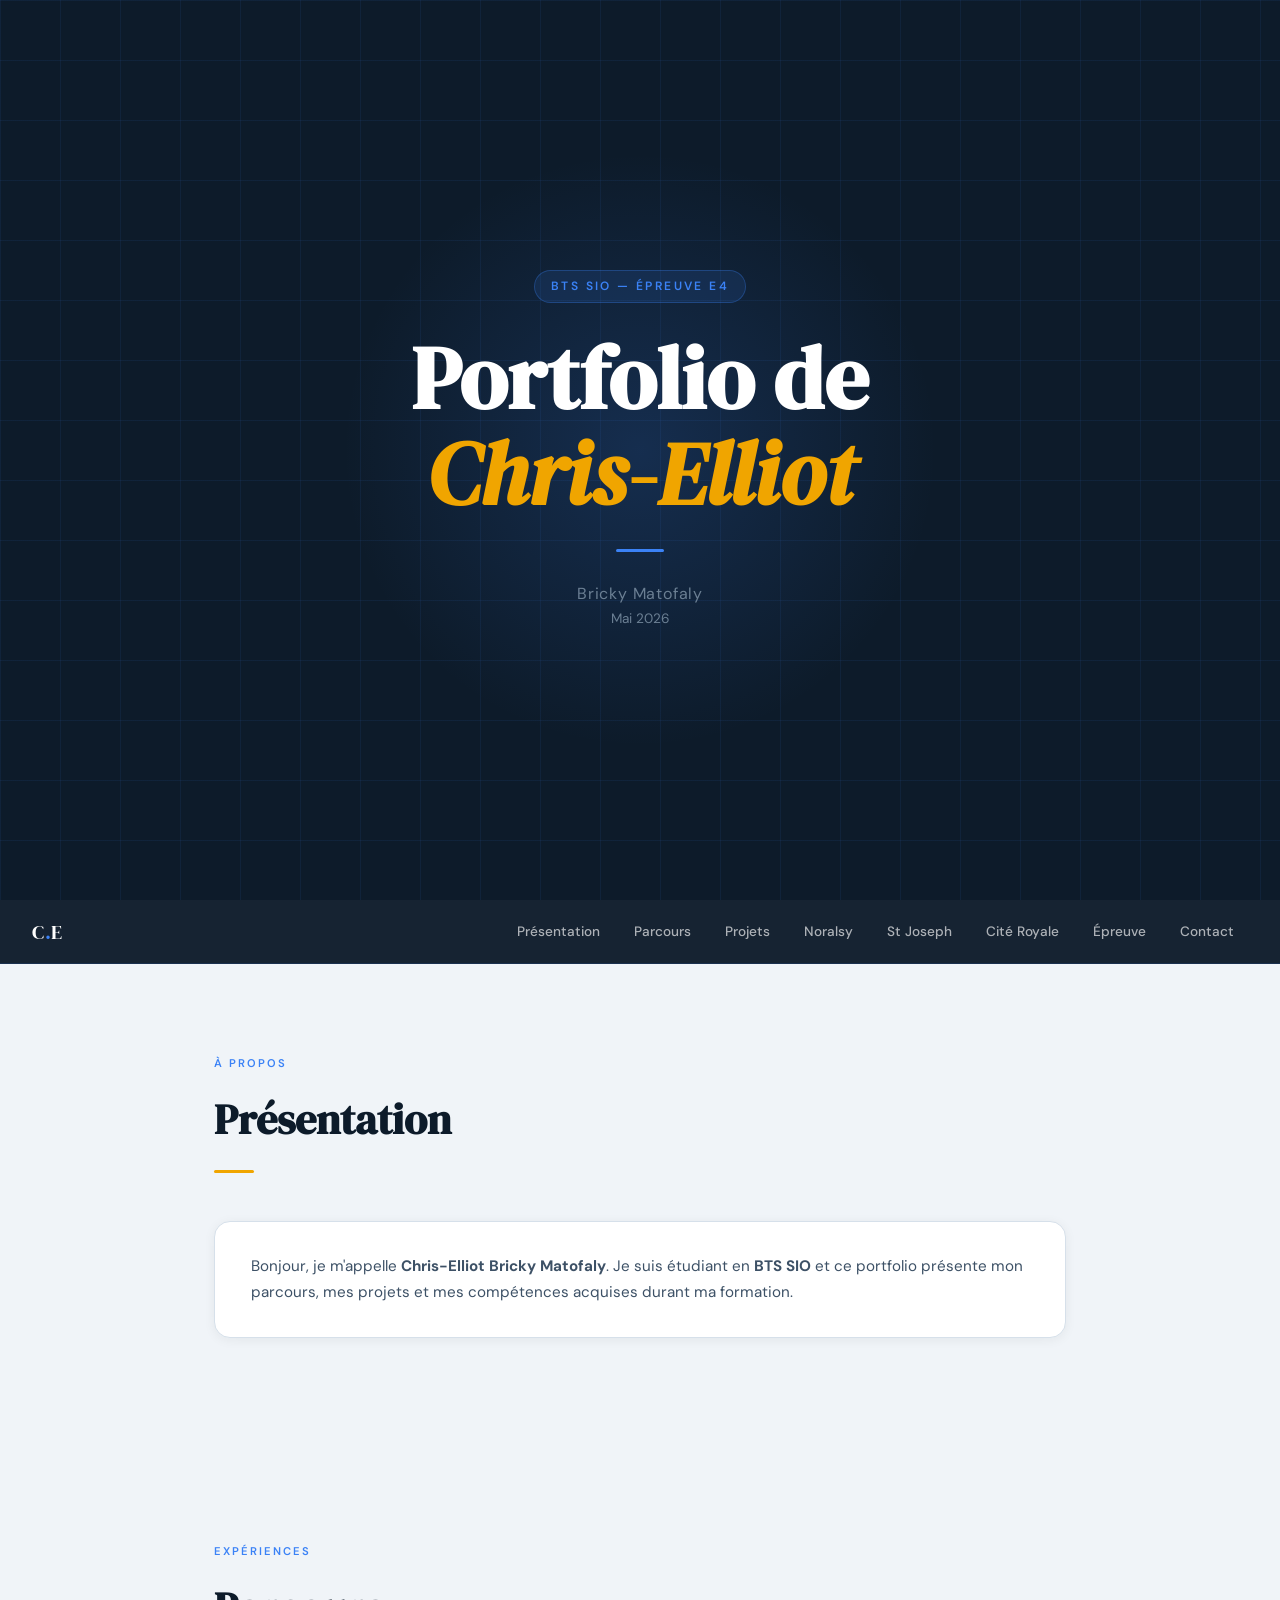
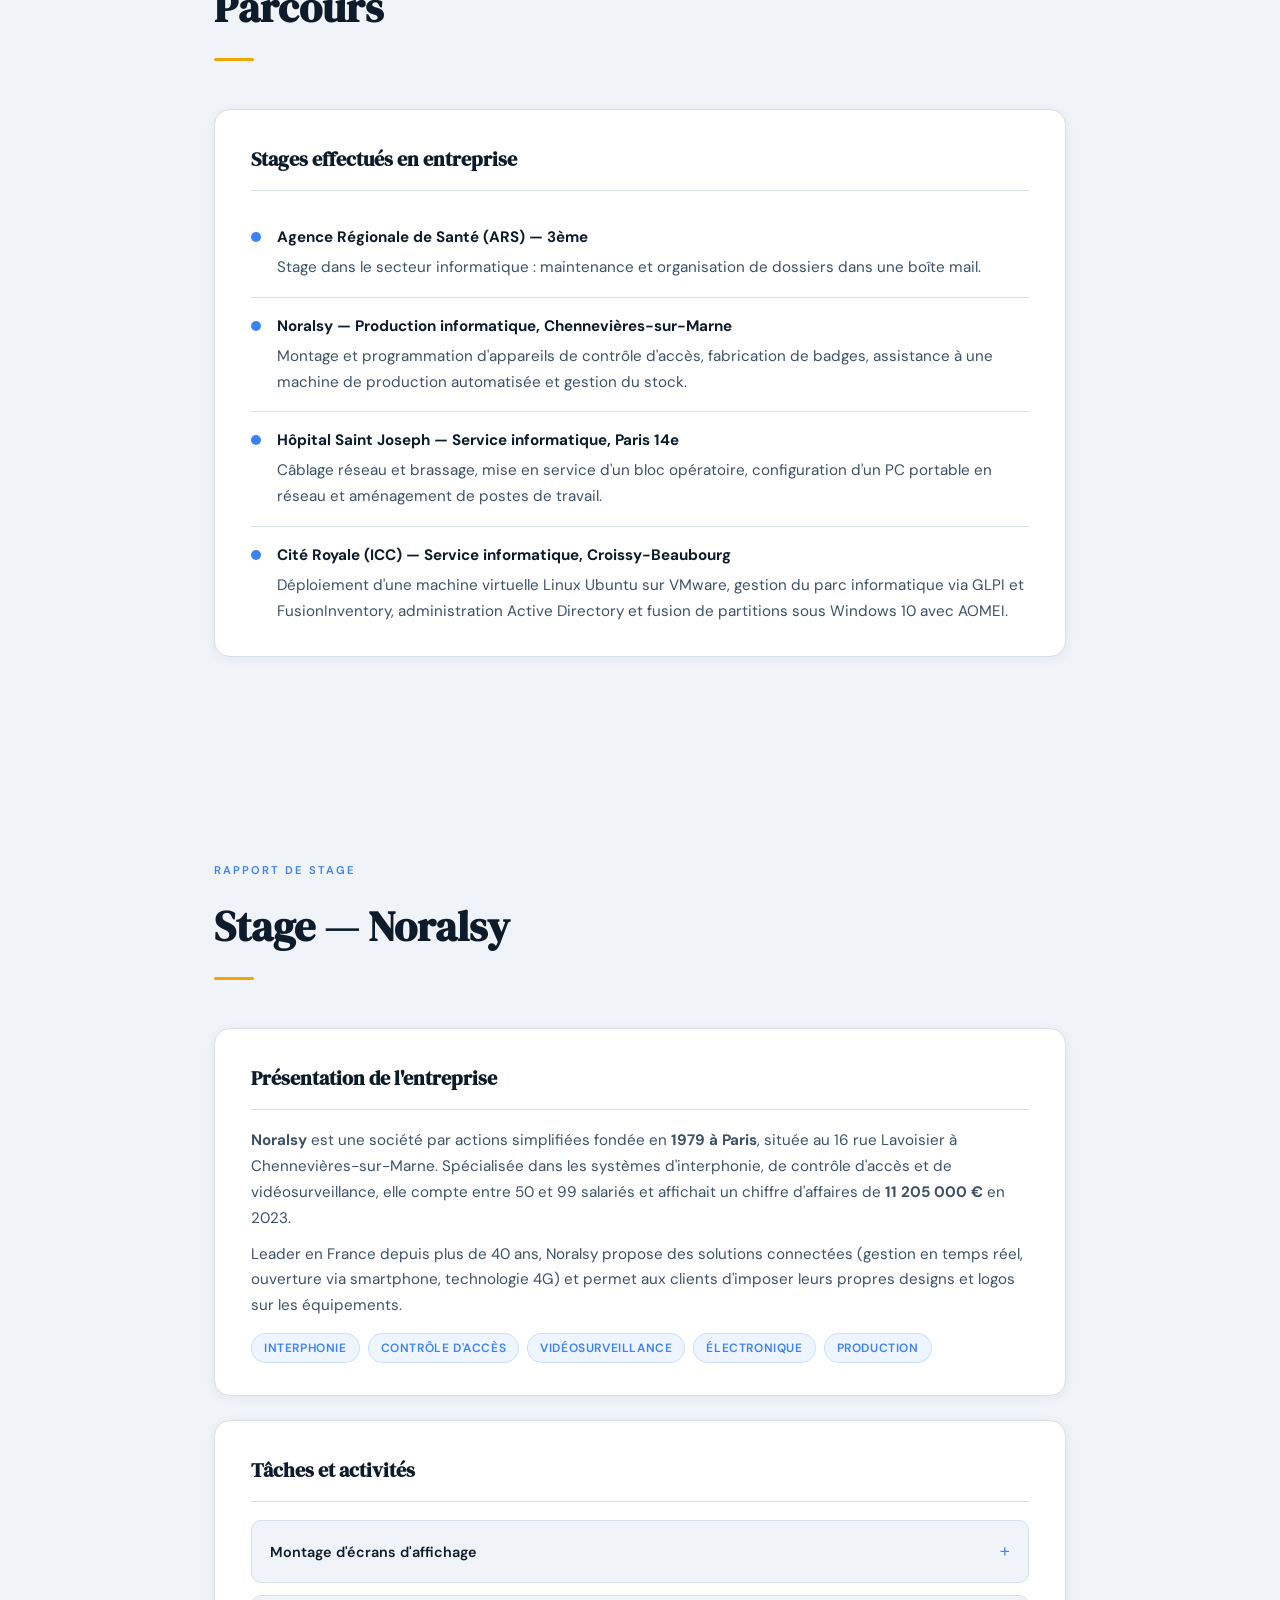
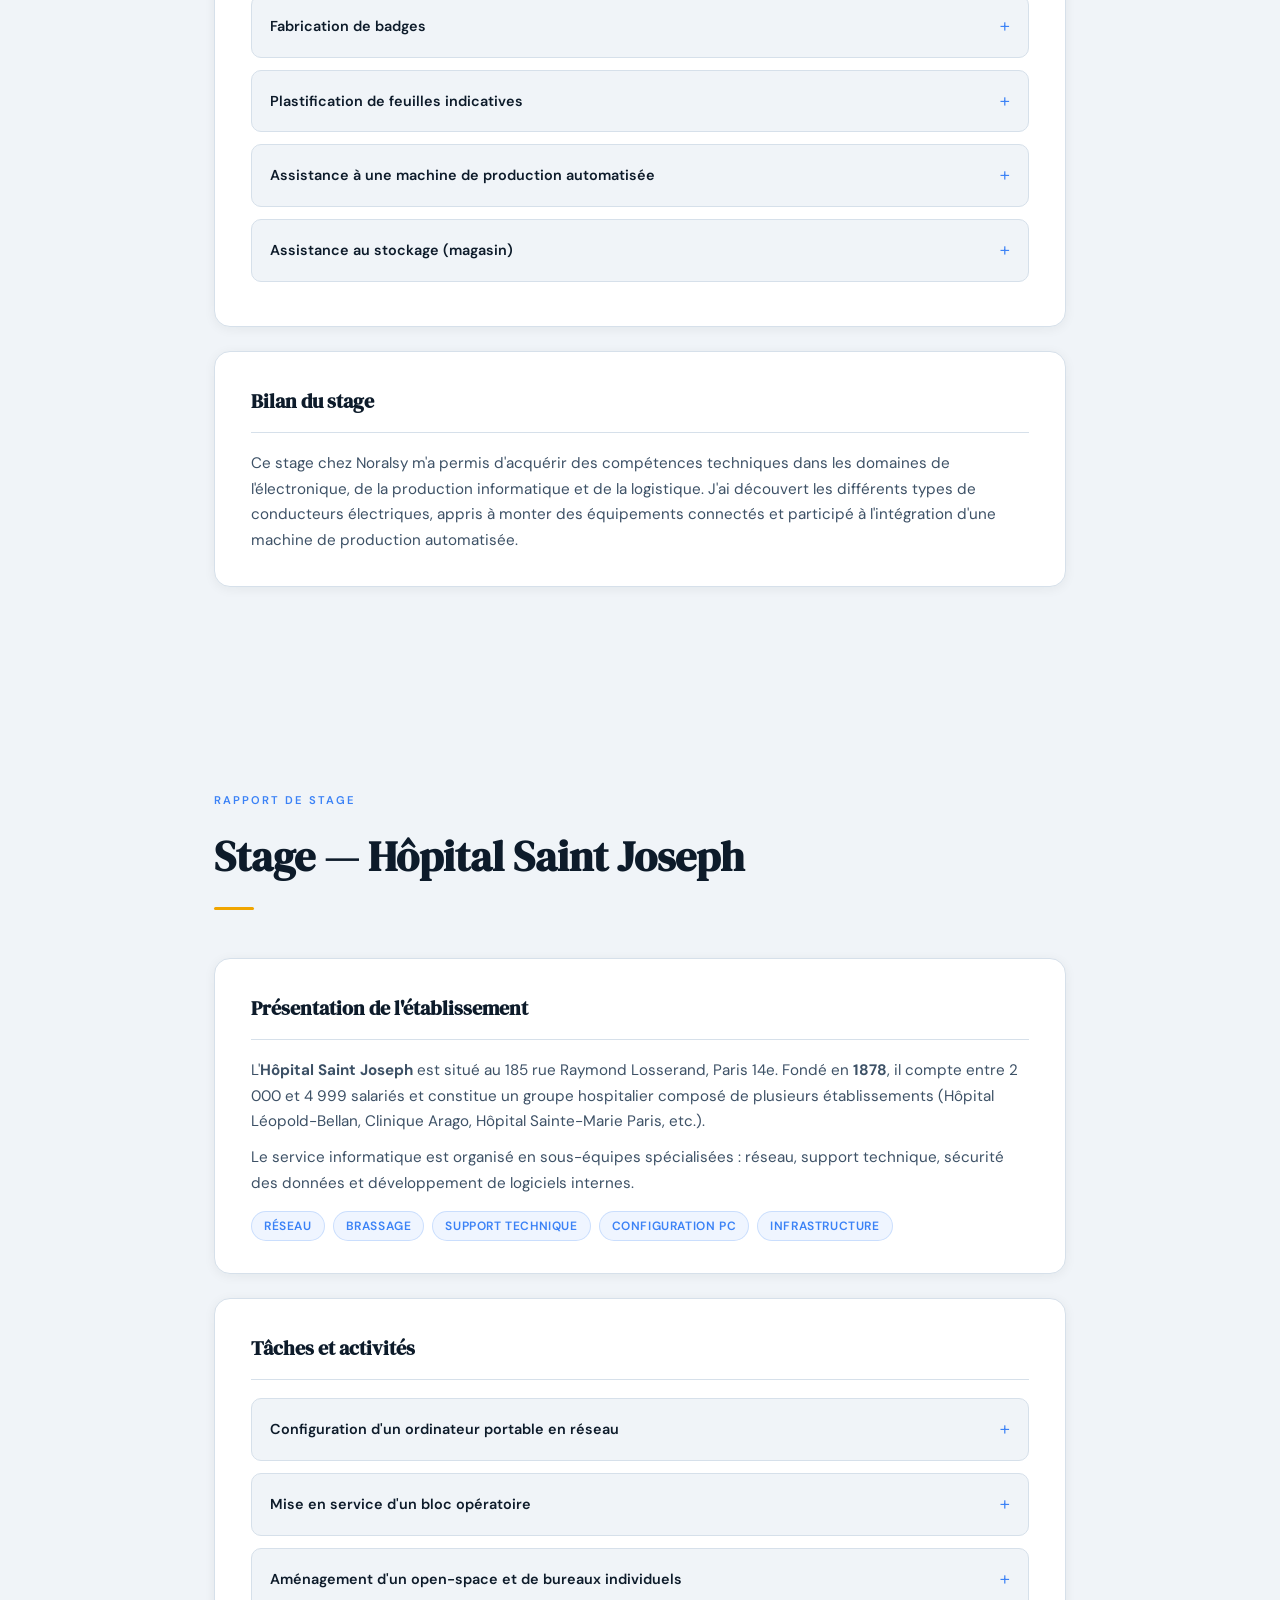
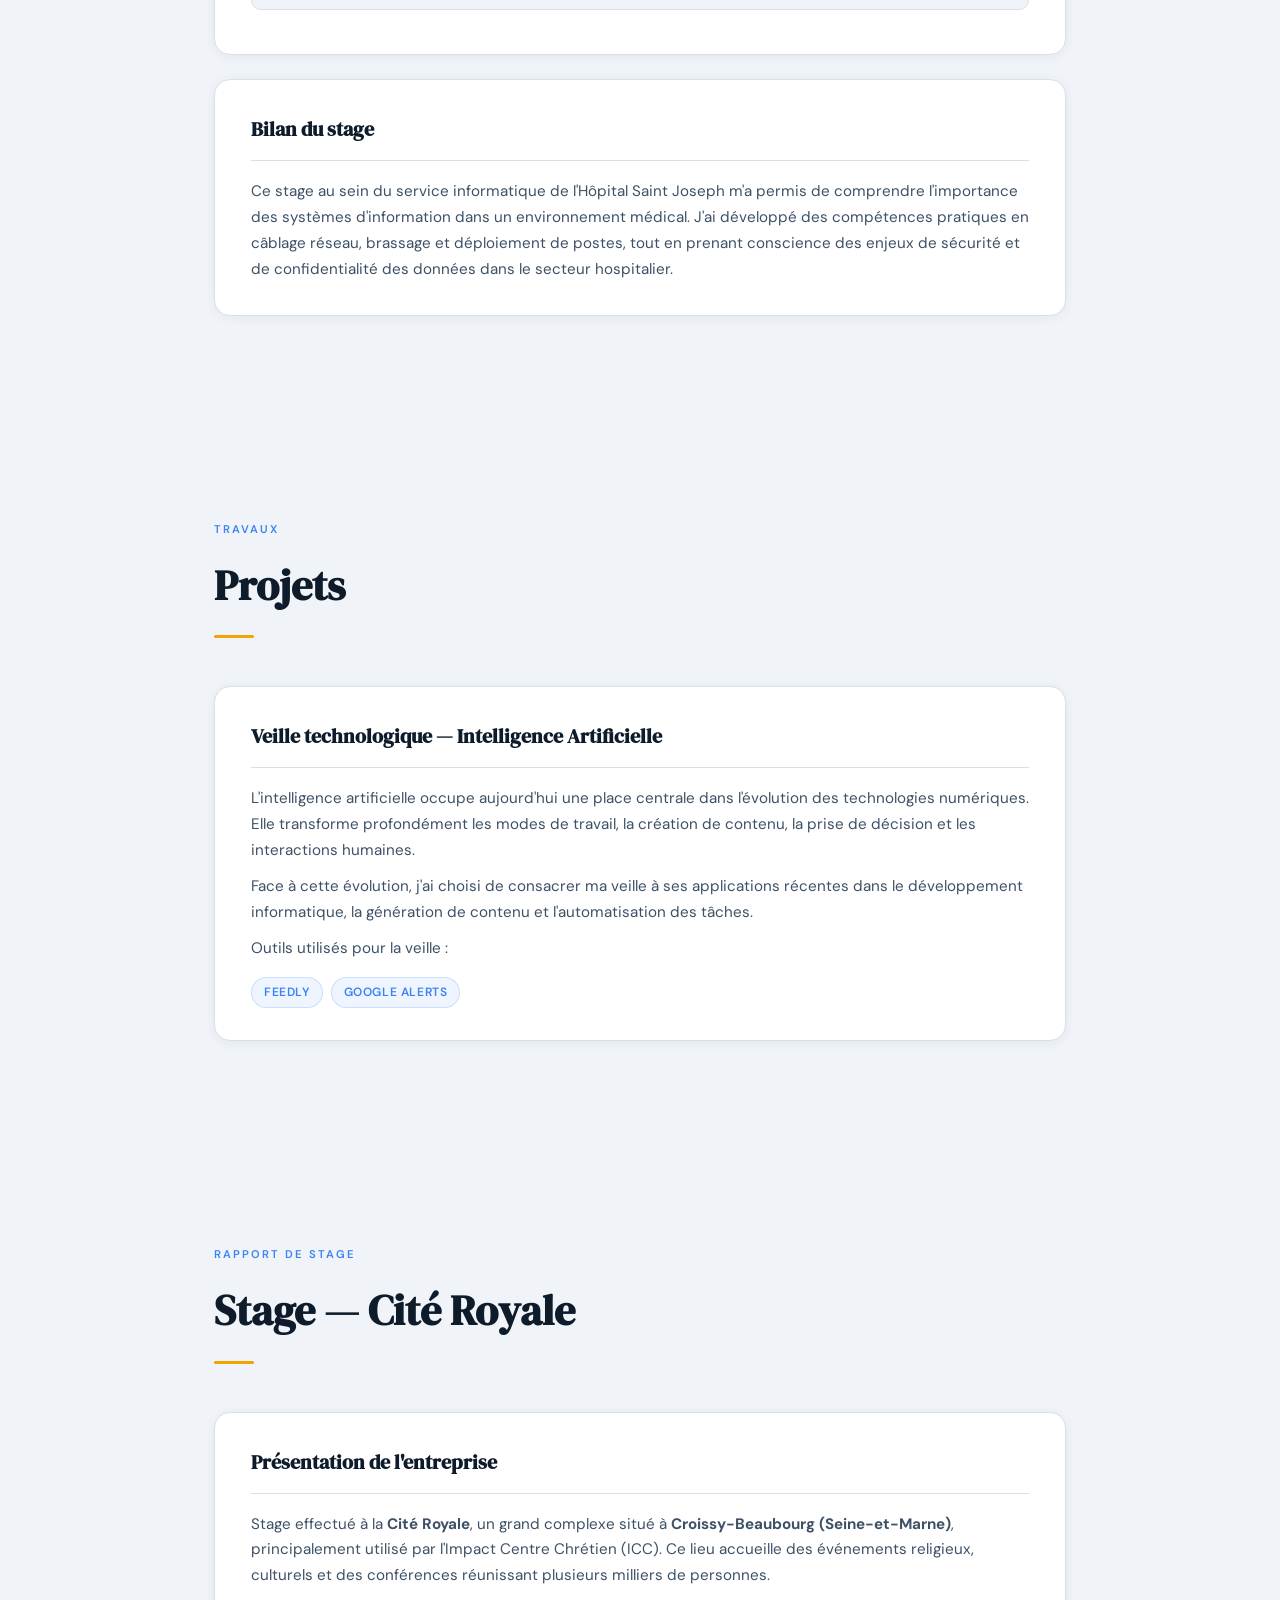
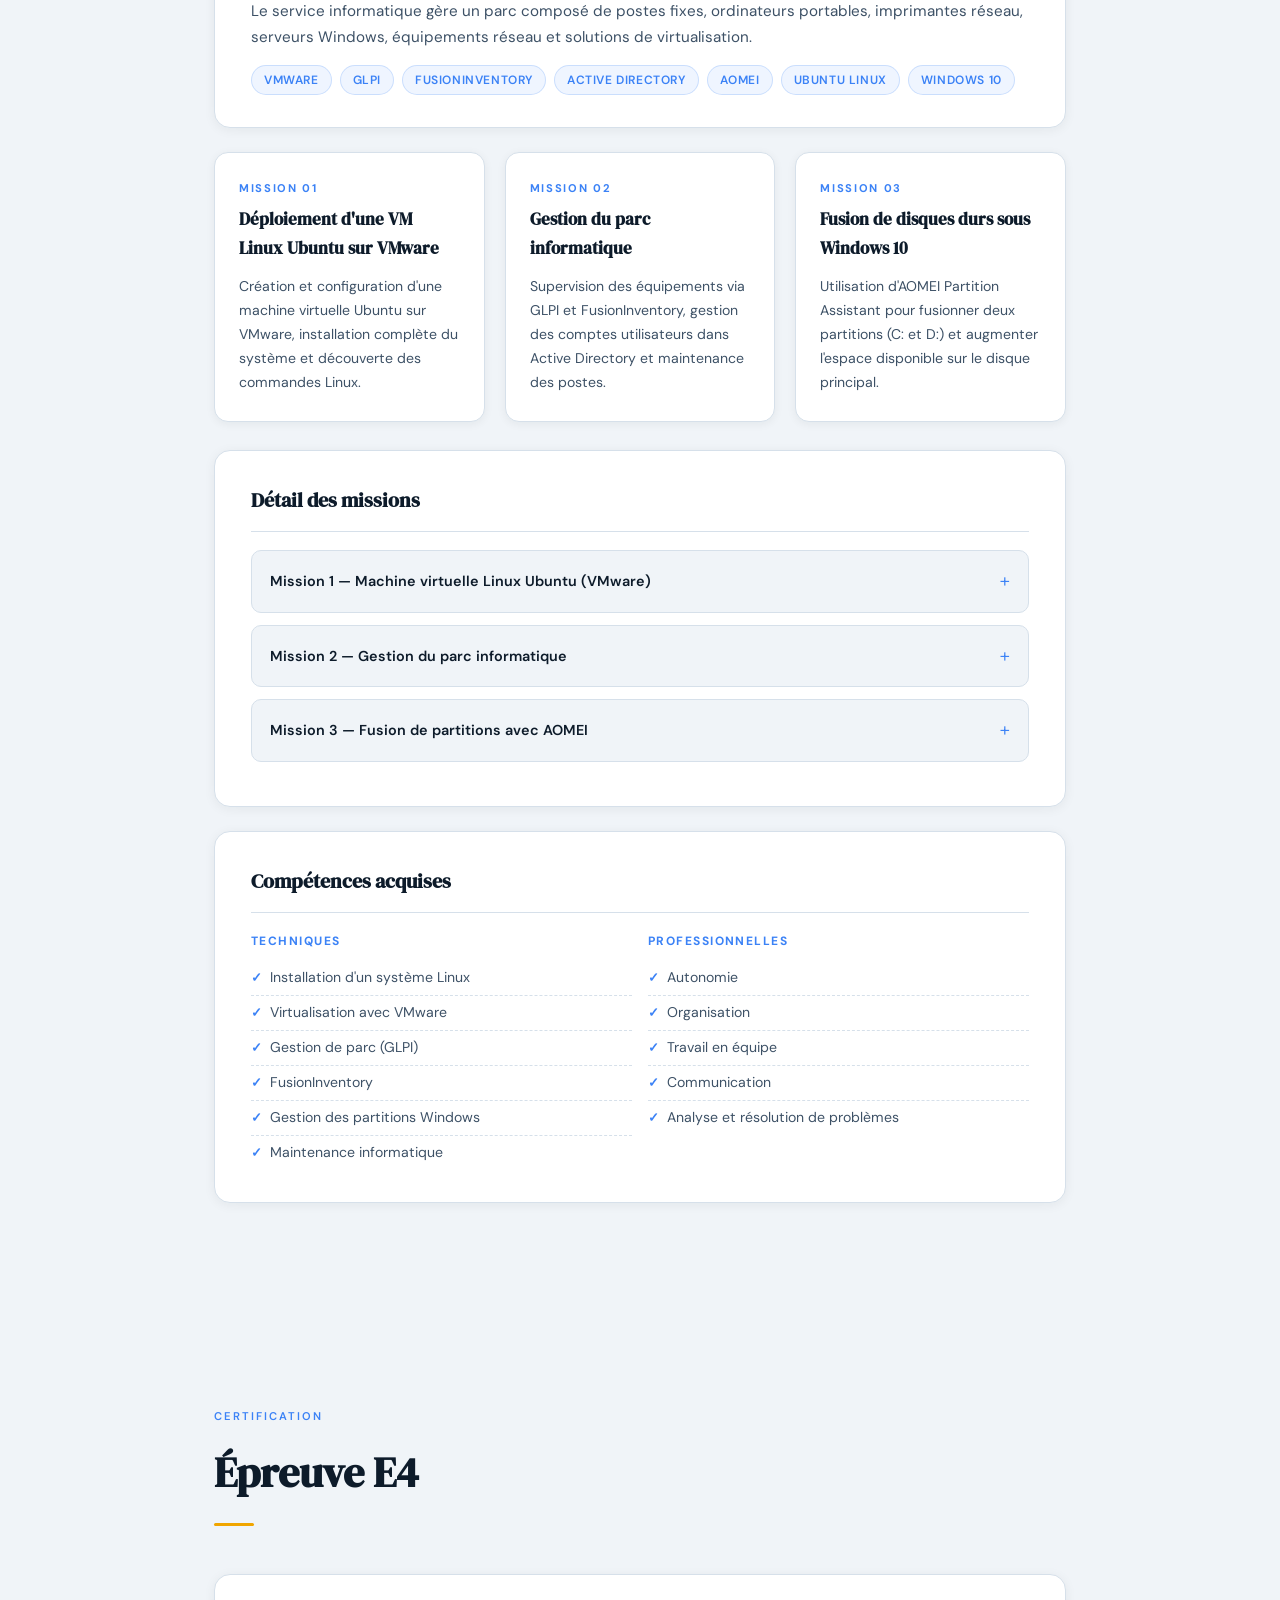
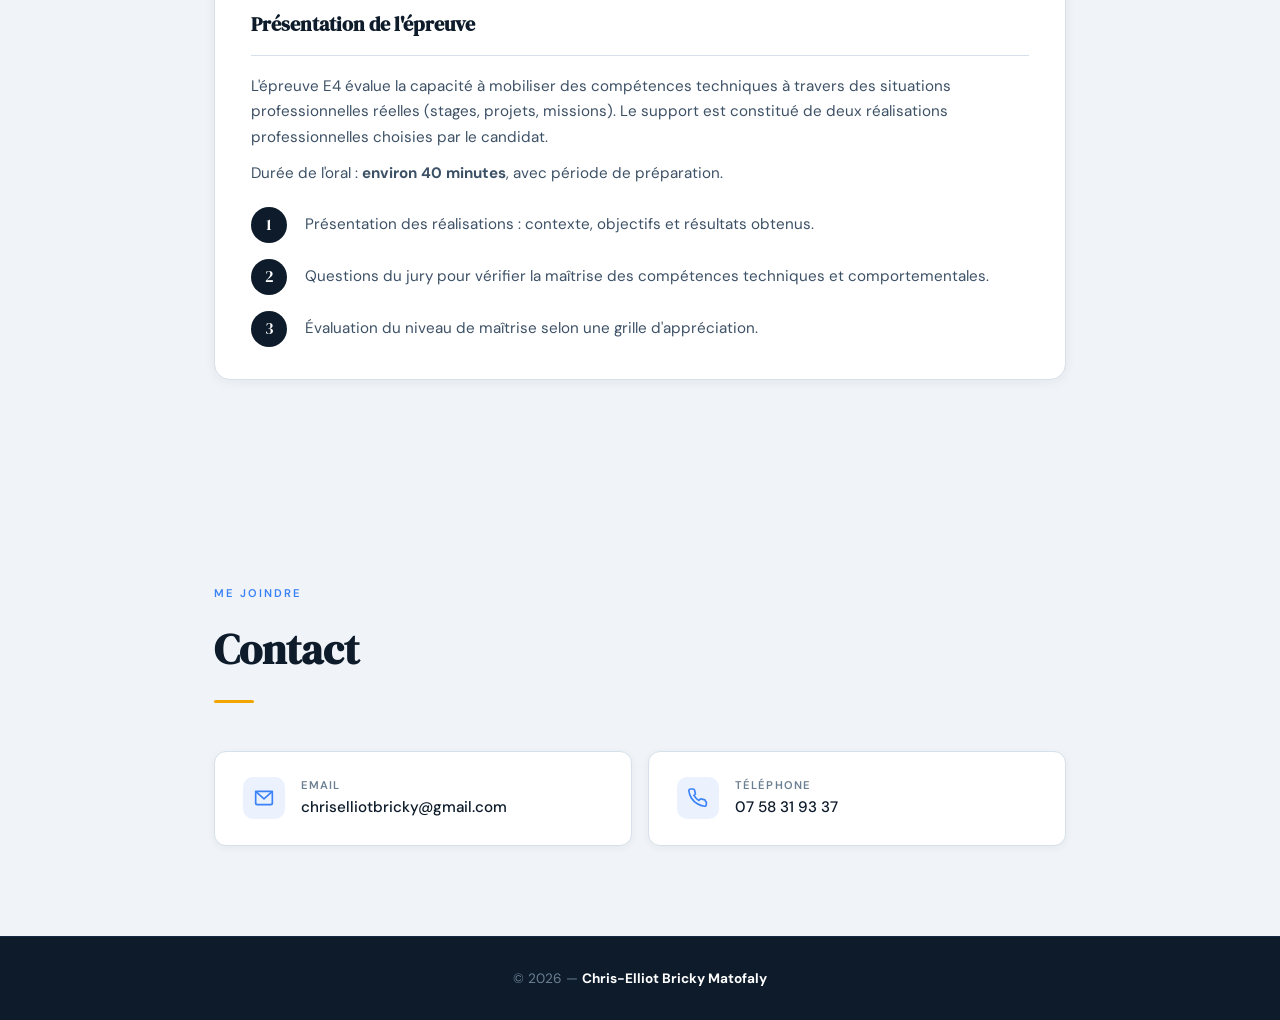
==== portfolio (4).html @ 6c3c9c88 "Add files via upload" ====
<!DOCTYPE html>
<html lang="fr">
<head>
  <meta charset="UTF-8" />
  <meta name="viewport" content="width=device-width, initial-scale=1.0" />
  <title>Portfolio — Chris-Elliot Bricky Matofaly</title>

  <link rel="preconnect" href="https://fonts.googleapis.com" />
  <link rel="preconnect" href="https://fonts.gstatic.com" crossorigin />
  <link href="https://fonts.googleapis.com/css2?family=DM+Serif+Display:ital@0;1&family=DM+Sans:wght@300;400;500;600&display=swap" rel="stylesheet" />

  <style>
    :root {
      --navy:   #0d1b2a;
      --ink:    #1a2b3c;
      --accent: #3b82f6;
      --gold:   #f0a500;
      --light:  #f0f4f8;
      --white:  #ffffff;
      --muted:  #6b7f93;
      --card-bg:#ffffff;
      --border: #d6e0ea;
    }

    *, *::before, *::after { margin: 0; padding: 0; box-sizing: border-box; }

    html { scroll-behavior: smooth; }

    body {
      font-family: "DM Sans", sans-serif;
      background: var(--light);
      color: var(--ink);
      line-height: 1.7;
    }

    /* ── HERO ─────────────────────────────── */
    .hero {
      min-height: 100vh;
      background: var(--navy);
      display: flex;
      flex-direction: column;
      align-items: center;
      justify-content: center;
      text-align: center;
      padding: 40px 20px;
      position: relative;
      overflow: hidden;
    }

    /* subtle grid overlay */
    .hero::before {
      content: "";
      position: absolute;
      inset: 0;
      background-image:
        linear-gradient(rgba(59,130,246,.08) 1px, transparent 1px),
        linear-gradient(90deg, rgba(59,130,246,.08) 1px, transparent 1px);
      background-size: 60px 60px;
    }

    /* glowing blob */
    .hero::after {
      content: "";
      position: absolute;
      width: 600px; height: 600px;
      background: radial-gradient(circle, rgba(59,130,246,.18) 0%, transparent 70%);
      top: 50%; left: 50%;
      transform: translate(-50%, -50%);
      pointer-events: none;
    }

    .hero-content { position: relative; z-index: 1; }

    .hero-eyebrow {
      display: inline-block;
      font-size: .75rem;
      font-weight: 600;
      letter-spacing: .2em;
      text-transform: uppercase;
      color: var(--accent);
      background: rgba(59,130,246,.12);
      border: 1px solid rgba(59,130,246,.3);
      border-radius: 99px;
      padding: 5px 16px;
      margin-bottom: 28px;
      animation: fadeUp .6s ease both;
    }

    .hero h1 {
      font-family: "DM Serif Display", serif;
      font-size: clamp(2.8rem, 7vw, 5.5rem);
      color: var(--white);
      line-height: 1.08;
      margin-bottom: 20px;
      animation: fadeUp .7s .1s ease both;
    }

    .hero h1 em {
      font-style: italic;
      color: var(--gold);
    }

    .hero-sub {
      font-size: 1rem;
      color: var(--muted);
      letter-spacing: .05em;
      animation: fadeUp .7s .2s ease both;
    }

    .hero-divider {
      width: 48px; height: 3px;
      background: var(--accent);
      border-radius: 2px;
      margin: 28px auto;
      animation: fadeUp .7s .3s ease both;
    }

    .hero-date {
      font-size: .85rem;
      color: var(--muted);
      animation: fadeUp .7s .35s ease both;
    }

    /* ── NAV ──────────────────────────────── */
    header {
      background: rgba(13,27,42,.96);
      backdrop-filter: blur(10px);
      padding: 0 32px;
      display: flex;
      justify-content: space-between;
      align-items: center;
      height: 64px;
      position: sticky;
      top: 0;
      z-index: 1000;
      border-bottom: 1px solid rgba(59,130,246,.15);
    }

    .logo {
      font-family: "DM Serif Display", serif;
      font-size: 1.25rem;
      color: var(--white);
      letter-spacing: .03em;
    }

    .logo span { color: var(--accent); }

    nav { display: flex; gap: 6px; }

    nav a {
      color: rgba(255,255,255,.65);
      text-decoration: none;
      font-size: .85rem;
      font-weight: 500;
      padding: 6px 14px;
      border-radius: 6px;
      transition: color .2s, background .2s;
    }

    nav a:hover {
      color: var(--white);
      background: rgba(59,130,246,.15);
    }

    /* ── SECTIONS ─────────────────────────── */
    .section-wrap {
      max-width: 900px;
      margin: 0 auto;
      padding: 90px 24px;
    }

    .section-label {
      font-size: .7rem;
      font-weight: 600;
      letter-spacing: .18em;
      text-transform: uppercase;
      color: var(--accent);
      margin-bottom: 12px;
    }

    .section-title {
      font-family: "DM Serif Display", serif;
      font-size: clamp(1.8rem, 4vw, 2.6rem);
      color: var(--navy);
      margin-bottom: 48px;
      position: relative;
    }

    .section-title::after {
      content: "";
      display: block;
      width: 40px; height: 3px;
      background: var(--gold);
      border-radius: 2px;
      margin-top: 14px;
    }

    /* ── CARDS ────────────────────────────── */
    .card {
      background: var(--card-bg);
      border: 1px solid var(--border);
      border-radius: 16px;
      padding: 32px 36px;
      margin-bottom: 24px;
      box-shadow: 0 2px 12px rgba(13,27,42,.06);
      transition: transform .25s, box-shadow .25s;
    }

    .card:hover {
      transform: translateY(-4px);
      box-shadow: 0 8px 28px rgba(13,27,42,.1);
    }

    .card h3 {
      font-family: "DM Serif Display", serif;
      font-size: 1.25rem;
      color: var(--navy);
      margin-bottom: 18px;
      padding-bottom: 14px;
      border-bottom: 1px solid var(--border);
    }

    .card p {
      color: #3d5166;
      margin-bottom: 10px;
      font-size: .95rem;
    }

    .card p:last-child { margin-bottom: 0; }

    /* stage items */
    .stage {
      display: flex;
      gap: 16px;
      padding: 16px 0;
      border-bottom: 1px solid var(--border);
    }

    .stage:last-child { border-bottom: none; padding-bottom: 0; }
    .stage:first-child { padding-top: 0; }

    .stage-dot {
      width: 10px; height: 10px;
      border-radius: 50%;
      background: var(--accent);
      margin-top: 7px;
      flex-shrink: 0;
    }

    .stage-text { font-size: .95rem; color: #3d5166; }
    .stage-text strong { color: var(--navy); display: block; margin-bottom: 4px; }

    /* épreuve steps */
    .steps { display: flex; flex-direction: column; gap: 16px; margin-top: 20px; }

    .step {
      display: flex;
      gap: 18px;
      align-items: flex-start;
    }

    .step-num {
      width: 36px; height: 36px;
      border-radius: 50%;
      background: var(--navy);
      color: var(--white);
      font-family: "DM Serif Display", serif;
      font-size: 1rem;
      display: flex; align-items: center; justify-content: center;
      flex-shrink: 0;
    }

    .step-body { font-size: .95rem; color: #3d5166; padding-top: 5px; }

    /* veille tags */
    .tag-row { display: flex; flex-wrap: wrap; gap: 8px; margin-top: 16px; }

    .tag {
      font-size: .75rem;
      font-weight: 600;
      letter-spacing: .05em;
      text-transform: uppercase;
      padding: 4px 12px;
      border-radius: 99px;
      background: rgba(59,130,246,.08);
      border: 1px solid rgba(59,130,246,.2);
      color: var(--accent);
    }

    /* contact */
    .contact-grid {
      display: grid;
      grid-template-columns: repeat(auto-fit, minmax(220px, 1fr));
      gap: 16px;
    }

    .contact-item {
      background: var(--card-bg);
      border: 1px solid var(--border);
      border-radius: 12px;
      padding: 24px 28px;
      display: flex;
      align-items: center;
      gap: 16px;
      box-shadow: 0 2px 8px rgba(13,27,42,.05);
      transition: transform .2s;
    }

    .contact-item:hover { transform: translateY(-3px); }

    .contact-icon {
      width: 42px; height: 42px;
      border-radius: 10px;
      background: rgba(59,130,246,.1);
      display: flex; align-items: center; justify-content: center;
      flex-shrink: 0;
    }

    .contact-icon svg { width: 20px; height: 20px; stroke: var(--accent); fill: none; stroke-width: 2; stroke-linecap: round; stroke-linejoin: round; }

    .contact-label { font-size: .7rem; font-weight: 600; text-transform: uppercase; letter-spacing: .1em; color: var(--muted); }
    .contact-value { font-size: .95rem; color: var(--navy); font-weight: 500; }

    /* ── MISSION CARDS ────────────────────── */
    .mission-grid {
      display: grid;
      grid-template-columns: repeat(auto-fit, minmax(260px, 1fr));
      gap: 20px;
      margin-bottom: 28px;
    }

    .mission-card {
      background: var(--card-bg);
      border: 1px solid var(--border);
      border-radius: 14px;
      padding: 26px 24px;
      box-shadow: 0 2px 10px rgba(13,27,42,.06);
      transition: transform .25s, box-shadow .25s;
    }

    .mission-card:hover {
      transform: translateY(-4px);
      box-shadow: 0 8px 24px rgba(13,27,42,.1);
    }

    .mission-num {
      font-size: .7rem;
      font-weight: 700;
      letter-spacing: .15em;
      text-transform: uppercase;
      color: var(--accent);
      margin-bottom: 8px;
    }

    .mission-card h4 {
      font-family: "DM Serif Display", serif;
      font-size: 1.05rem;
      color: var(--navy);
      margin-bottom: 12px;
    }

    .mission-card p {
      font-size: .88rem;
      color: #3d5166;
      margin-bottom: 8px;
    }

    .mission-card p:last-child { margin-bottom: 0; }

    /* accordion */
    .accordion { margin-bottom: 12px; }

    .accordion summary {
      list-style: none;
      cursor: pointer;
      display: flex;
      justify-content: space-between;
      align-items: center;
      padding: 14px 18px;
      background: var(--light);
      border: 1px solid var(--border);
      border-radius: 10px;
      font-weight: 600;
      font-size: .9rem;
      color: var(--navy);
      transition: background .2s;
      user-select: none;
    }

    .accordion summary::-webkit-details-marker { display: none; }

    .accordion summary::after {
      content: "+";
      font-size: 1.2rem;
      color: var(--accent);
      font-weight: 300;
      transition: transform .2s;
    }

    .accordion[open] summary::after { transform: rotate(45deg); }
    .accordion[open] summary { background: rgba(59,130,246,.07); border-color: rgba(59,130,246,.25); }

    .accordion-body {
      padding: 16px 18px;
      background: var(--card-bg);
      border: 1px solid var(--border);
      border-top: none;
      border-radius: 0 0 10px 10px;
      font-size: .88rem;
      color: #3d5166;
    }

    .accordion-body ul {
      padding-left: 18px;
      margin: 6px 0;
    }

    .accordion-body ul li { margin-bottom: 4px; }
    .accordion-body code {
      display: block;
      background: #1a2b3c;
      color: #7dd3fc;
      padding: 12px 14px;
      border-radius: 8px;
      font-size: .82rem;
      margin-top: 10px;
      font-family: "Courier New", monospace;
      line-height: 1.6;
    }

    /* skills grid */
    .skills-grid {
      display: grid;
      grid-template-columns: 1fr 1fr;
      gap: 16px;
    }

    @media (max-width: 500px) { .skills-grid { grid-template-columns: 1fr; } }

    .skills-block h4 {
      font-size: .75rem;
      font-weight: 700;
      letter-spacing: .12em;
      text-transform: uppercase;
      color: var(--accent);
      margin-bottom: 10px;
    }

    .skills-block ul { list-style: none; }

    .skills-block ul li {
      font-size: .88rem;
      color: #3d5166;
      padding: 5px 0;
      border-bottom: 1px dashed var(--border);
      display: flex;
      align-items: center;
      gap: 8px;
    }

    .skills-block ul li::before {
      content: "✓";
      color: var(--accent);
      font-weight: 700;
      font-size: .8rem;
    }

    .skills-block ul li:last-child { border-bottom: none; }

    /* ── FOOTER ───────────────────────────── */
    footer {
      text-align: center;
      padding: 30px 20px;
      background: var(--navy);
      color: var(--muted);
      font-size: .85rem;
      border-top: 1px solid rgba(59,130,246,.12);
    }

    footer strong { color: var(--white); }

    /* ── ANIMATIONS ───────────────────────── */
    @keyframes fadeUp {
      from { opacity: 0; transform: translateY(20px); }
      to   { opacity: 1; transform: translateY(0); }
    }

    /* ── RESPONSIVE ───────────────────────── */
    @media (max-width: 680px) {
      header { padding: 0 16px; }
      nav a  { padding: 6px 9px; font-size: .78rem; }
      .section-wrap { padding: 60px 16px; }
      .card { padding: 24px 20px; }
    }
  </style>
</head>
<body>

  <!-- HERO -->
  <section class="hero">
    <div class="hero-content">
      <span class="hero-eyebrow">BTS SIO — Épreuve E4</span>
      <h1>Portfolio de<br><em>Chris-Elliot</em></h1>
      <div class="hero-divider"></div>
      <p class="hero-sub">Bricky Matofaly</p>
      <p class="hero-date">Mai 2026</p>
    </div>
  </section>

  <!-- NAV -->
  <header>
    <span class="logo">C<span>.</span>E</span>
    <nav>
      <a href="#presentation">Présentation</a>
      <a href="#journey">Parcours</a>
      <a href="#projects">Projets</a>
      <a href="#stage-noralsy">Noralsy</a>
      <a href="#stage-hopital">St Joseph</a>
      <a href="#stage">Cité Royale</a>
      <a href="#test">Épreuve</a>
      <a href="#contact">Contact</a>
    </nav>
  </header>

  <!-- PRÉSENTATION -->
  <div class="section-wrap" id="presentation">
    <p class="section-label">À propos</p>
    <h2 class="section-title">Présentation</h2>
    <div class="card">
      <p>
        Bonjour, je m'appelle <strong>Chris-Elliot Bricky Matofaly</strong>.
        Je suis étudiant en <strong>BTS SIO</strong> et ce portfolio présente mon parcours,
        mes projets et mes compétences acquises durant ma formation.
      </p>
    </div>
  </div>

  <!-- PARCOURS -->
  <div class="section-wrap" id="journey">
    <p class="section-label">Expériences</p>
    <h2 class="section-title">Parcours</h2>
    <div class="card">
      <h3>Stages effectués en entreprise</h3>

      <div class="stage">
        <div class="stage-dot"></div>
        <div class="stage-text">
          <strong>Agence Régionale de Santé (ARS) — 3ème</strong>
          Stage dans le secteur informatique : maintenance et organisation de dossiers dans une boîte mail.
        </div>
      </div>

      <div class="stage">
        <div class="stage-dot"></div>
        <div class="stage-text">
          <strong>Noralsy — Production informatique, Chennevières-sur-Marne</strong>
          Montage et programmation d'appareils de contrôle d'accès, fabrication de badges, assistance à une machine de production automatisée et gestion du stock.
        </div>
      </div>

      <div class="stage">
        <div class="stage-dot"></div>
        <div class="stage-text">
          <strong>Hôpital Saint Joseph — Service informatique, Paris 14e</strong>
          Câblage réseau et brassage, mise en service d'un bloc opératoire, configuration d'un PC portable en réseau et aménagement de postes de travail.
        </div>
      </div>

      <div class="stage">
        <div class="stage-dot"></div>
        <div class="stage-text">
          <strong>Cité Royale (ICC) — Service informatique, Croissy-Beaubourg</strong>
          Déploiement d'une machine virtuelle Linux Ubuntu sur VMware, gestion du parc informatique via GLPI et FusionInventory, administration Active Directory et fusion de partitions sous Windows 10 avec AOMEI.
        </div>
      </div>
    </div>
  </div>

  <!-- RAPPORT NORALSY -->
  <div class="section-wrap" id="stage-noralsy">
    <p class="section-label">Rapport de stage</p>
    <h2 class="section-title">Stage — Noralsy</h2>

    <div class="card">
      <h3>Présentation de l'entreprise</h3>
      <p>
        <strong>Noralsy</strong> est une société par actions simplifiées fondée en <strong>1979 à Paris</strong>,
        située au 16 rue Lavoisier à Chennevières-sur-Marne. Spécialisée dans les systèmes
        d'interphonie, de contrôle d'accès et de vidéosurveillance, elle compte entre 50 et 99 salariés
        et affichait un chiffre d'affaires de <strong>11 205 000 €</strong> en 2023.
      </p>
      <p>
        Leader en France depuis plus de 40 ans, Noralsy propose des solutions connectées
        (gestion en temps réel, ouverture via smartphone, technologie 4G) et permet aux clients
        d'imposer leurs propres designs et logos sur les équipements.
      </p>
      <div class="tag-row" style="margin-top:14px;">
        <span class="tag">Interphonie</span>
        <span class="tag">Contrôle d'accès</span>
        <span class="tag">Vidéosurveillance</span>
        <span class="tag">Électronique</span>
        <span class="tag">Production</span>
      </div>
    </div>

    <div class="card">
      <h3>Tâches et activités</h3>

      <details class="accordion">
        <summary>Montage d'écrans d'affichage</summary>
        <div class="accordion-body">
          <p>Montage et expédition d'écrans programmés par l'entreprise, contrôlables via un code client.</p>
          <ul>
            <li>Vissage du connecteur d'alimentation et de la prise Ethernet sur la plaque</li>
            <li>Fixation du PC et du routeur sur la plaque</li>
            <li>Branchement des câbles HDMI, USB et RJ45</li>
            <li>Insertion d'une carte SIM dans le PC</li>
            <li>Numérotation des équipements produits</li>
            <li>Programmation via câble de gravure puis câble Ethernet</li>
          </ul>
        </div>
      </details>

      <details class="accordion">
        <summary>Fabrication de badges</summary>
        <div class="accordion-body">
          <p>Application de peinture sur des badges à l'aide d'une machine dédiée :</p>
          <ul>
            <li>Prise d'une coque de badge et placement dans le moule</li>
            <li>Actionnement de la pédale pour imprimer la peinture via tampon</li>
            <li>Classement par couleur et caractéristiques</li>
          </ul>
        </div>
      </details>

      <details class="accordion">
        <summary>Plastification de feuilles indicatives</summary>
        <div class="accordion-body">
          <p>Plastification de feuilles de référence pour le classement du stock :</p>
          <ul>
            <li>Télécommandes à 4 boutons classées par couleur</li>
            <li>Badges en forme de clé pour préprogrammation</li>
            <li>Collage sur cartons par couleur pour mise en stock</li>
          </ul>
        </div>
      </details>

      <details class="accordion">
        <summary>Assistance à une machine de production automatisée</summary>
        <div class="accordion-body">
          <p>Participation à la mise en route d'une machine multi-fonctions (gravure, soudure, numérotation) :</p>
          <ul>
            <li>Chargement des badges sur le plateau circulaire d'entrée</li>
            <li>Soudure automatique pour fermer les badges</li>
            <li>Gravure et numérotation par ordre de rangement</li>
            <li>Détection des badges mal fermés et tri automatique</li>
            <li>Scan de conformité et conditionnement par 10 en boîtes</li>
          </ul>
        </div>
      </details>

      <details class="accordion">
        <summary>Assistance au stockage (magasin)</summary>
        <div class="accordion-body">
          <p>Travail en entrepôt pour préparer les commandes clients :</p>
          <ul>
            <li>Recherche des produits par numéro de série dans les rayons</li>
            <li>Préparation et emballage des colis</li>
            <li>Utilisation de tableurs pour suivre les références à expédier</li>
          </ul>
        </div>
      </details>
    </div>

    <div class="card">
      <h3>Bilan du stage</h3>
      <p>
        Ce stage chez Noralsy m'a permis d'acquérir des compétences techniques dans les domaines
        de l'électronique, de la production informatique et de la logistique. J'ai découvert les
        différents types de conducteurs électriques, appris à monter des équipements connectés et
        participé à l'intégration d'une machine de production automatisée.
      </p>
    </div>
  </div>

  <!-- RAPPORT HÔPITAL SAINT JOSEPH -->
  <div class="section-wrap" id="stage-hopital">
    <p class="section-label">Rapport de stage</p>
    <h2 class="section-title">Stage — Hôpital Saint Joseph</h2>

    <div class="card">
      <h3>Présentation de l'établissement</h3>
      <p>
        L'<strong>Hôpital Saint Joseph</strong> est situé au 185 rue Raymond Losserand, Paris 14e.
        Fondé en <strong>1878</strong>, il compte entre 2 000 et 4 999 salariés et constitue un
        groupe hospitalier composé de plusieurs établissements (Hôpital Léopold-Bellan, Clinique Arago,
        Hôpital Sainte-Marie Paris, etc.).
      </p>
      <p>
        Le service informatique est organisé en sous-équipes spécialisées : réseau, support technique,
        sécurité des données et développement de logiciels internes.
      </p>
      <div class="tag-row" style="margin-top:14px;">
        <span class="tag">Réseau</span>
        <span class="tag">Brassage</span>
        <span class="tag">Support technique</span>
        <span class="tag">Configuration PC</span>
        <span class="tag">Infrastructure</span>
      </div>
    </div>

    <div class="card">
      <h3>Tâches et activités</h3>

      <details class="accordion">
        <summary>Configuration d'un ordinateur portable en réseau</summary>
        <div class="accordion-body">
          <p>Mise en réseau complète d'un PC portable pour l'hôpital :</p>
          <ul>
            <li>Connexion au réseau général de l'hôpital via câble</li>
            <li>Saisie des mots de passe pour lancer la configuration automatique</li>
            <li>Suivi du téléchargement et finalisation de l'installation</li>
          </ul>
        </div>
      </details>

      <details class="accordion">
        <summary>Mise en service d'un bloc opératoire</summary>
        <div class="accordion-body">
          <p>Installation complète des équipements informatiques d'un service de réanimation (équipe de 5 personnes) :</p>
          <ul>
            <li>Récupération du matériel au sous-sol (PC, écrans, claviers/souris sans fil, câbles, imprimante)</li>
            <li>Installation des claviers et souris sans fil sur les postes dans les blocs</li>
            <li>Montage des postes de gestion en dehors des blocs opératoires</li>
            <li>Brassage des prises réseau (ex : prise NGI 11) dans la baie pour connexion au réseau hospitalier</li>
          </ul>
        </div>
      </details>

      <details class="accordion">
        <summary>Aménagement d'un open-space et de bureaux individuels</summary>
        <div class="accordion-body">
          <p>Installation complète de 3 bureaux individuels + un espace open-space :</p>
          <ul>
            <li>Installation pour chaque poste : écran Iiyama, PC Dell, clavier, souris, câble réseau</li>
            <li>Brassage de l'ensemble des prises dans une grande baie de brassage</li>
            <li>Mise en service et tests de connectivité</li>
          </ul>
        </div>
      </details>
    </div>

    <div class="card">
      <h3>Bilan du stage</h3>
      <p>
        Ce stage au sein du service informatique de l'Hôpital Saint Joseph m'a permis de comprendre
        l'importance des systèmes d'information dans un environnement médical. J'ai développé des
        compétences pratiques en câblage réseau, brassage et déploiement de postes, tout en prenant
        conscience des enjeux de sécurité et de confidentialité des données dans le secteur hospitalier.
      </p>
    </div>
  </div>

  <!-- PROJETS -->
  <div class="section-wrap" id="projects">
    <p class="section-label">Travaux</p>
    <h2 class="section-title">Projets</h2>
    <div class="card">
      <h3>Veille technologique — Intelligence Artificielle</h3>
      <p>
        L'intelligence artificielle occupe aujourd'hui une place centrale dans l'évolution
        des technologies numériques. Elle transforme profondément les modes de travail,
        la création de contenu, la prise de décision et les interactions humaines.
      </p>
      <p>
        Face à cette évolution, j'ai choisi de consacrer ma veille à ses applications
        récentes dans le développement informatique, la génération de contenu et
        l'automatisation des tâches.
      </p>
      <p>Outils utilisés pour la veille :</p>
      <div class="tag-row">
        <span class="tag">Feedly</span>
        <span class="tag">Google Alerts</span>
      </div>
    </div>
  </div>

  <!-- RAPPORT DE STAGE -->
  <div class="section-wrap" id="stage">
    <p class="section-label">Rapport de stage</p>
    <h2 class="section-title">Stage — Cité Royale</h2>

    <!-- Contexte -->
    <div class="card">
      <h3>Présentation de l'entreprise</h3>
      <p>
        Stage effectué à la <strong>Cité Royale</strong>, un grand complexe situé à
        <strong>Croissy-Beaubourg (Seine-et-Marne)</strong>, principalement utilisé par
        l'Impact Centre Chrétien (ICC). Ce lieu accueille des événements religieux,
        culturels et des conférences réunissant plusieurs milliers de personnes.
      </p>
      <p>
        Le service informatique gère un parc composé de postes fixes, ordinateurs portables,
        imprimantes réseau, serveurs Windows, équipements réseau et solutions de virtualisation.
      </p>
      <div class="tag-row" style="margin-top:14px;">
        <span class="tag">VMware</span>
        <span class="tag">GLPI</span>
        <span class="tag">FusionInventory</span>
        <span class="tag">Active Directory</span>
        <span class="tag">AOMEI</span>
        <span class="tag">Ubuntu Linux</span>
        <span class="tag">Windows 10</span>
      </div>
    </div>

    <!-- 3 missions -->
    <div class="mission-grid">
      <div class="mission-card">
        <div class="mission-num">Mission 01</div>
        <h4>Déploiement d'une VM Linux Ubuntu sur VMware</h4>
        <p>Création et configuration d'une machine virtuelle Ubuntu sur VMware, installation complète du système et découverte des commandes Linux.</p>
      </div>
      <div class="mission-card">
        <div class="mission-num">Mission 02</div>
        <h4>Gestion du parc informatique</h4>
        <p>Supervision des équipements via GLPI et FusionInventory, gestion des comptes utilisateurs dans Active Directory et maintenance des postes.</p>
      </div>
      <div class="mission-card">
        <div class="mission-num">Mission 03</div>
        <h4>Fusion de disques durs sous Windows 10</h4>
        <p>Utilisation d'AOMEI Partition Assistant pour fusionner deux partitions (C: et D:) et augmenter l'espace disponible sur le disque principal.</p>
      </div>
    </div>

    <!-- Détail accordéon Mission 1 -->
    <div class="card">
      <h3>Détail des missions</h3>

      <details class="accordion">
        <summary>Mission 1 — Machine virtuelle Linux Ubuntu (VMware)</summary>
        <div class="accordion-body">
          <p><strong>Objectif :</strong> créer un environnement de test sécurisé sans modifier le système hôte.</p>
          <p><strong>Étapes :</strong></p>
          <ul>
            <li>Téléchargement de l'image ISO officielle Ubuntu</li>
            <li>Création de la VM dans VMware (RAM, disque, processeurs)</li>
            <li>Installation et configuration du système (langue, clavier, utilisateur)</li>
            <li>Mise à jour du système et tests réseau</li>
          </ul>
          <p><strong>Commandes utilisées :</strong></p>
          <code>sudo apt update
sudo apt upgrade
ip a
pwd
ls</code>
          <p style="margin-top:10px;"><strong>Résultats :</strong> machine virtuelle fonctionnelle, compréhension de VMware et des bases Linux acquise.</p>
        </div>
      </details>

      <details class="accordion">
        <summary>Mission 2 — Gestion du parc informatique</summary>
        <div class="accordion-body">
          <p><strong>Outils utilisés :</strong></p>
          <ul>
            <li><strong>GLPI</strong> — inventaire, tickets d'incidents, gestion des utilisateurs</li>
            <li><strong>FusionInventory</strong> — remontée automatique des informations matérielles et logicielles</li>
            <li><strong>Active Directory</strong> — création de comptes, groupes, GPO, sécurité des postes</li>
          </ul>
          <p><strong>Tâches effectuées :</strong> consultation du parc, vérification des postes, supervision, déploiement de logiciels, assistance utilisateur.</p>
        </div>
      </details>

      <details class="accordion">
        <summary>Mission 3 — Fusion de partitions avec AOMEI</summary>
        <div class="accordion-body">
          <p><strong>Objectif :</strong> fusionner les partitions C: et D: pour augmenter l'espace disponible.</p>
          <p><strong>Étapes :</strong></p>
          <ul>
            <li>Analyse de la structure des disques existants</li>
            <li>Vérification et sauvegarde des données importantes</li>
            <li>Sélection des partitions et lancement de la fusion dans AOMEI</li>
            <li>Redémarrage et vérification finale du stockage et du démarrage Windows</li>
          </ul>
          <p><strong>Compétences développées :</strong> gestion du stockage Windows, compréhension des partitions, importance des sauvegardes.</p>
        </div>
      </details>
    </div>

    <!-- Compétences acquises -->
    <div class="card">
      <h3>Compétences acquises</h3>
      <div class="skills-grid">
        <div class="skills-block">
          <h4>Techniques</h4>
          <ul>
            <li>Installation d'un système Linux</li>
            <li>Virtualisation avec VMware</li>
            <li>Gestion de parc (GLPI)</li>
            <li>FusionInventory</li>
            <li>Gestion des partitions Windows</li>
            <li>Maintenance informatique</li>
          </ul>
        </div>
        <div class="skills-block">
          <h4>Professionnelles</h4>
          <ul>
            <li>Autonomie</li>
            <li>Organisation</li>
            <li>Travail en équipe</li>
            <li>Communication</li>
            <li>Analyse et résolution de problèmes</li>
          </ul>
        </div>
      </div>
    </div>
  </div>

  <!-- ÉPREUVE -->
  <div class="section-wrap" id="test">
    <p class="section-label">Certification</p>
    <h2 class="section-title">Épreuve E4</h2>
    <div class="card">
      <h3>Présentation de l'épreuve</h3>
      <p>
        L'épreuve E4 évalue la capacité à mobiliser des compétences techniques
        à travers des situations professionnelles réelles (stages, projets, missions).
        Le support est constitué de deux réalisations professionnelles choisies par le candidat.
      </p>
      <p>Durée de l'oral : <strong>environ 40 minutes</strong>, avec période de préparation.</p>

      <div class="steps">
        <div class="step">
          <div class="step-num">1</div>
          <div class="step-body">Présentation des réalisations : contexte, objectifs et résultats obtenus.</div>
        </div>
        <div class="step">
          <div class="step-num">2</div>
          <div class="step-body">Questions du jury pour vérifier la maîtrise des compétences techniques et comportementales.</div>
        </div>
        <div class="step">
          <div class="step-num">3</div>
          <div class="step-body">Évaluation du niveau de maîtrise selon une grille d'appréciation.</div>
        </div>
      </div>
    </div>
  </div>

  <!-- CONTACT -->
  <div class="section-wrap" id="contact">
    <p class="section-label">Me joindre</p>
    <h2 class="section-title">Contact</h2>
    <div class="contact-grid">
      <div class="contact-item">
        <div class="contact-icon">
          <svg viewBox="0 0 24 24"><rect x="2" y="4" width="20" height="16" rx="2"/><polyline points="2,4 12,13 22,4"/></svg>
        </div>
        <div>
          <div class="contact-label">Email</div>
          <div class="contact-value">chriselliotbricky@gmail.com</div>
        </div>
      </div>
      <div class="contact-item">
        <div class="contact-icon">
          <svg viewBox="0 0 24 24"><path d="M22 16.92v3a2 2 0 0 1-2.18 2 19.79 19.79 0 0 1-8.63-3.07A19.5 19.5 0 0 1 4.07 12a19.79 19.79 0 0 1-3.07-8.67A2 2 0 0 1 2.98 1.2h3a2 2 0 0 1 2 1.72c.127.96.361 1.903.7 2.81a2 2 0 0 1-.45 2.11L7.09 8.91a16 16 0 0 0 6 6l1.27-1.27a2 2 0 0 1 2.11-.45c.907.339 1.85.573 2.81.7a2 2 0 0 1 1.72 2.02z"/></svg>
        </div>
        <div>
          <div class="contact-label">Téléphone</div>
          <div class="contact-value">07 58 31 93 37</div>
        </div>
      </div>
    </div>
  </div>

  <!-- FOOTER -->
  <footer>
    &copy; 2026 — <strong>Chris-Elliot Bricky Matofaly</strong>
  </footer>

</body>
</html>
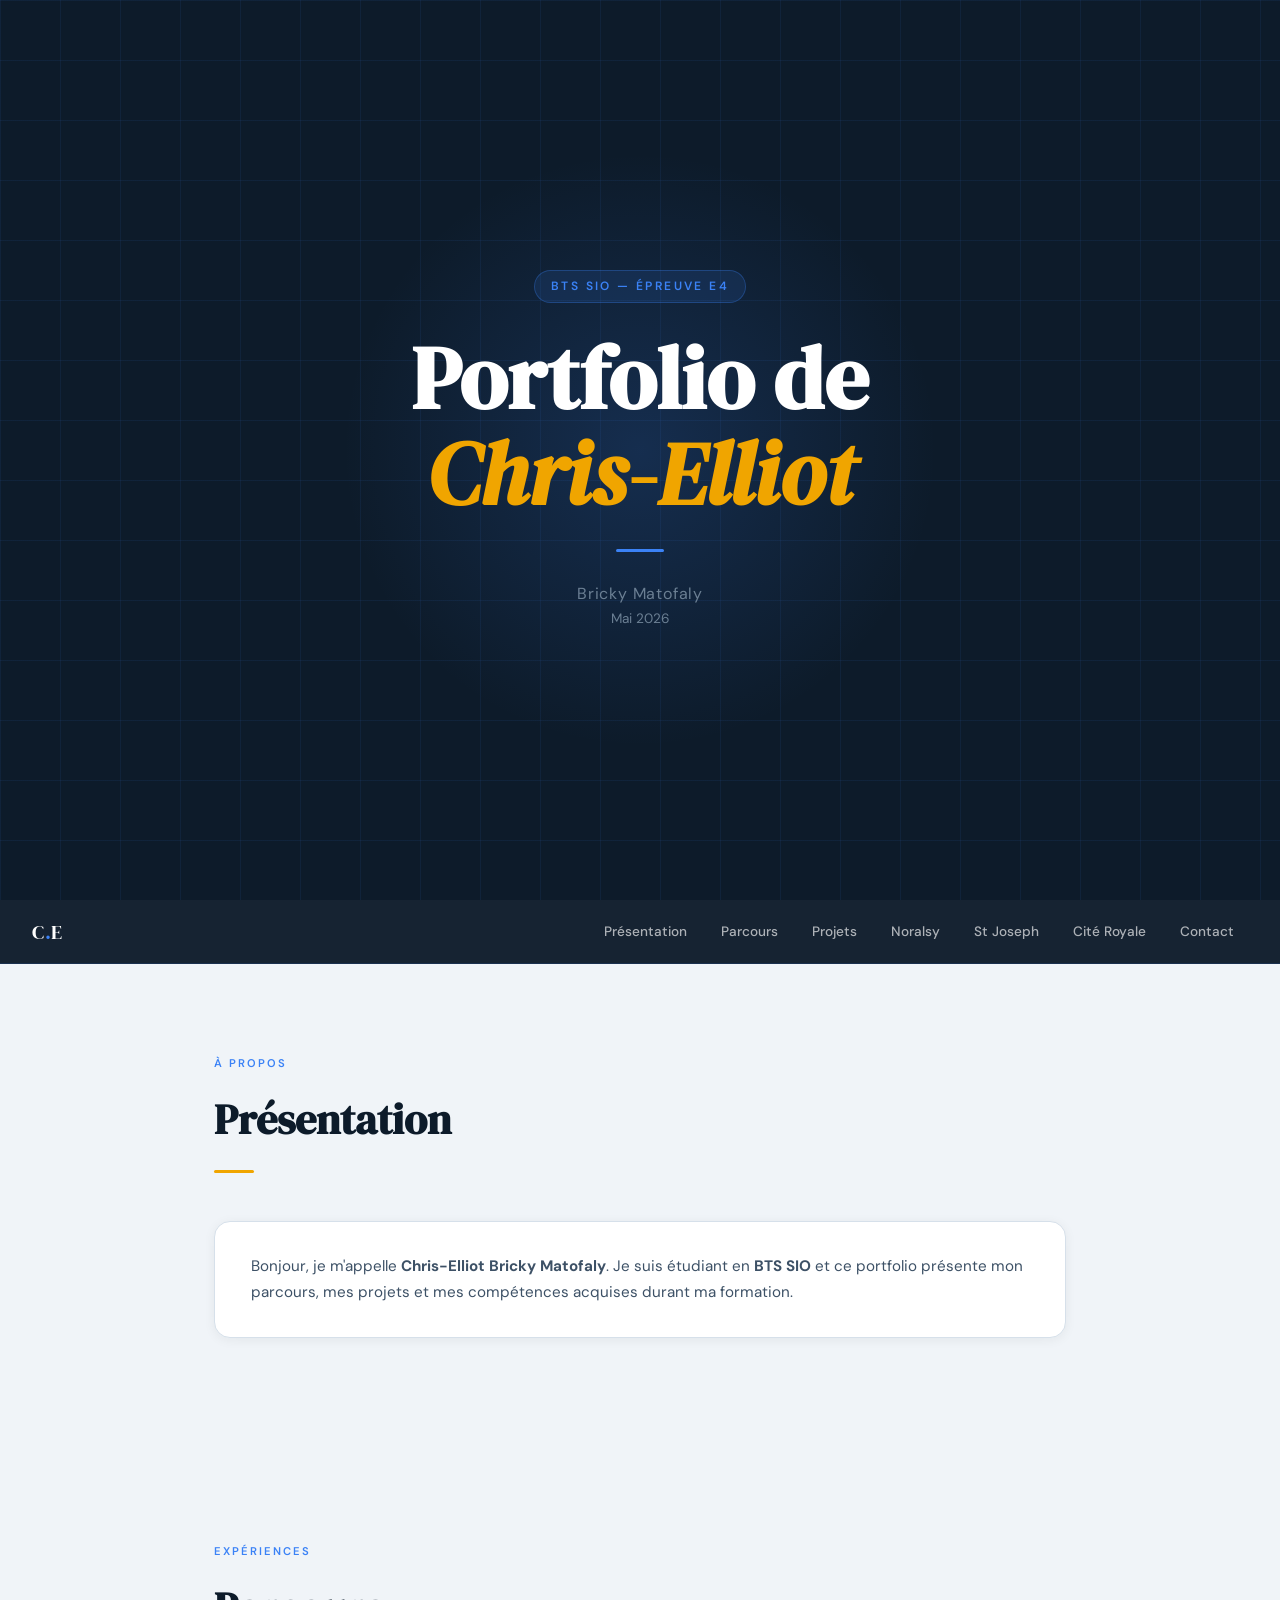
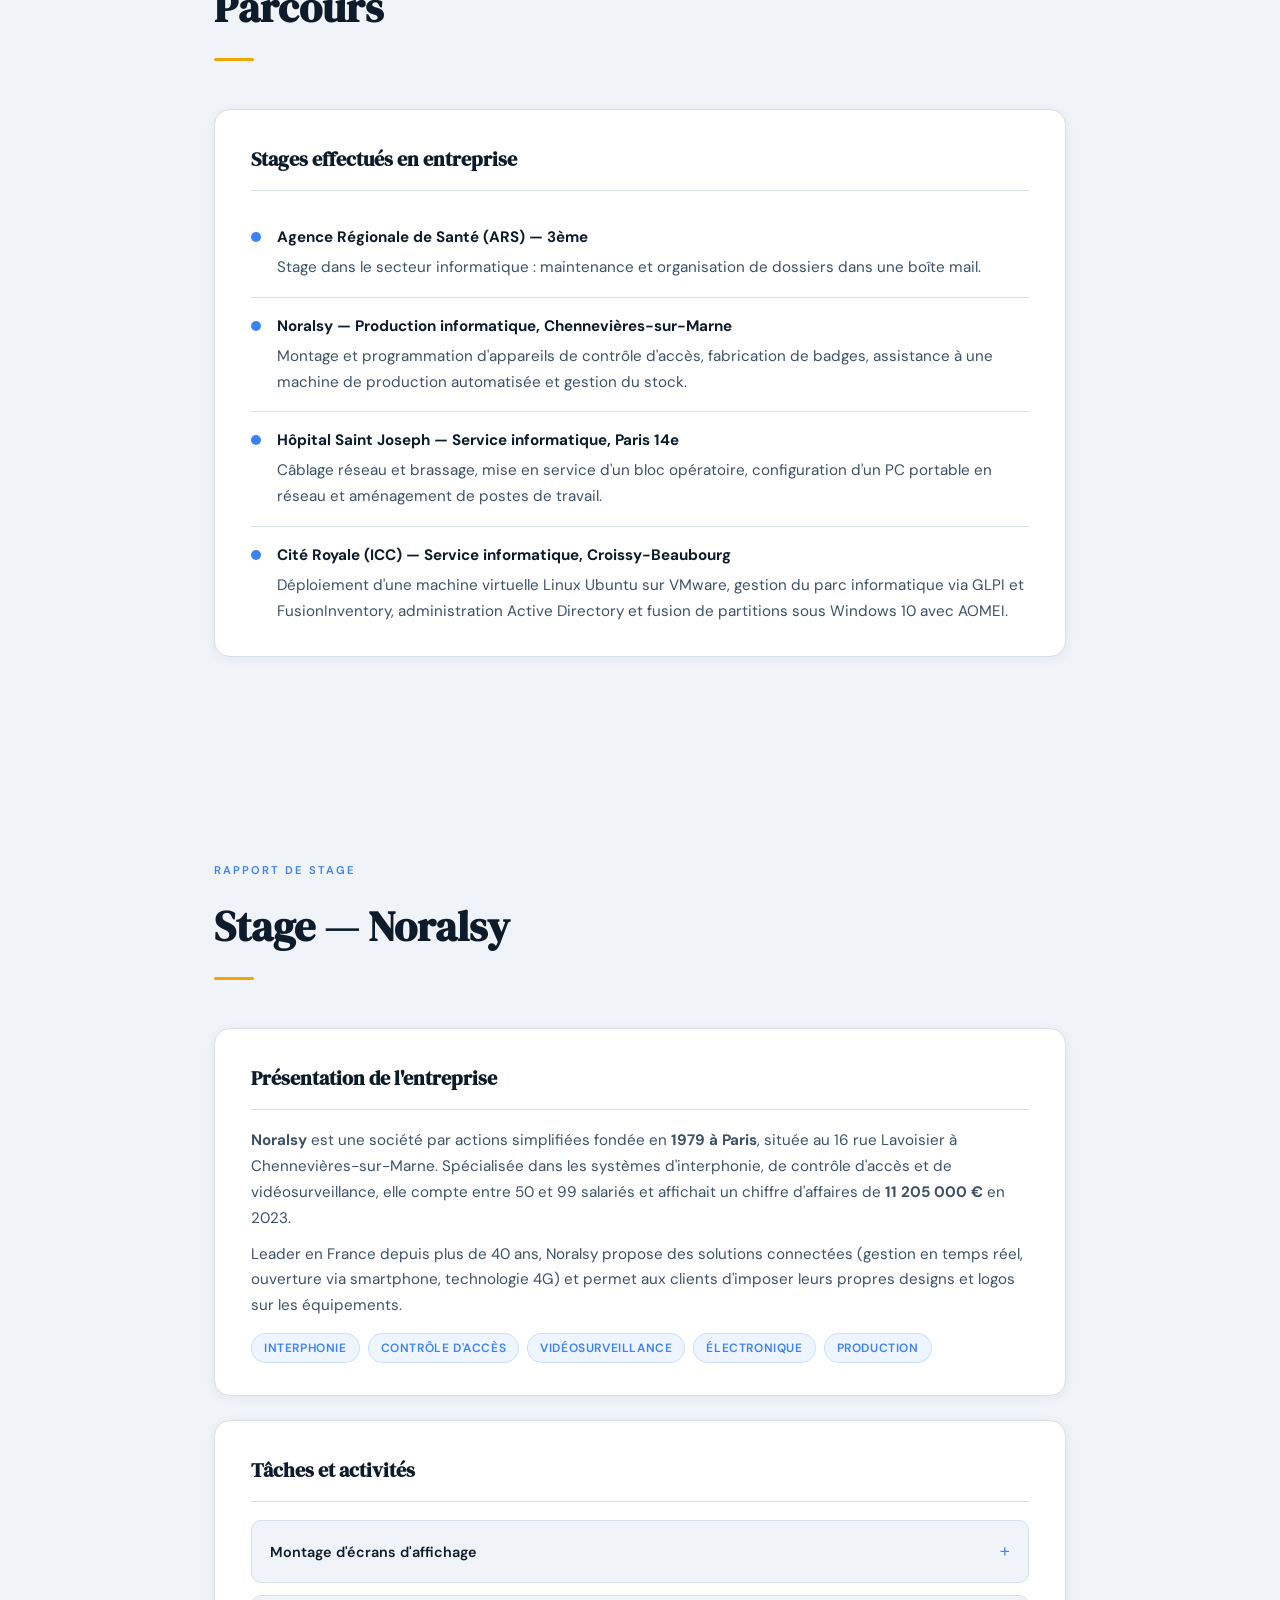
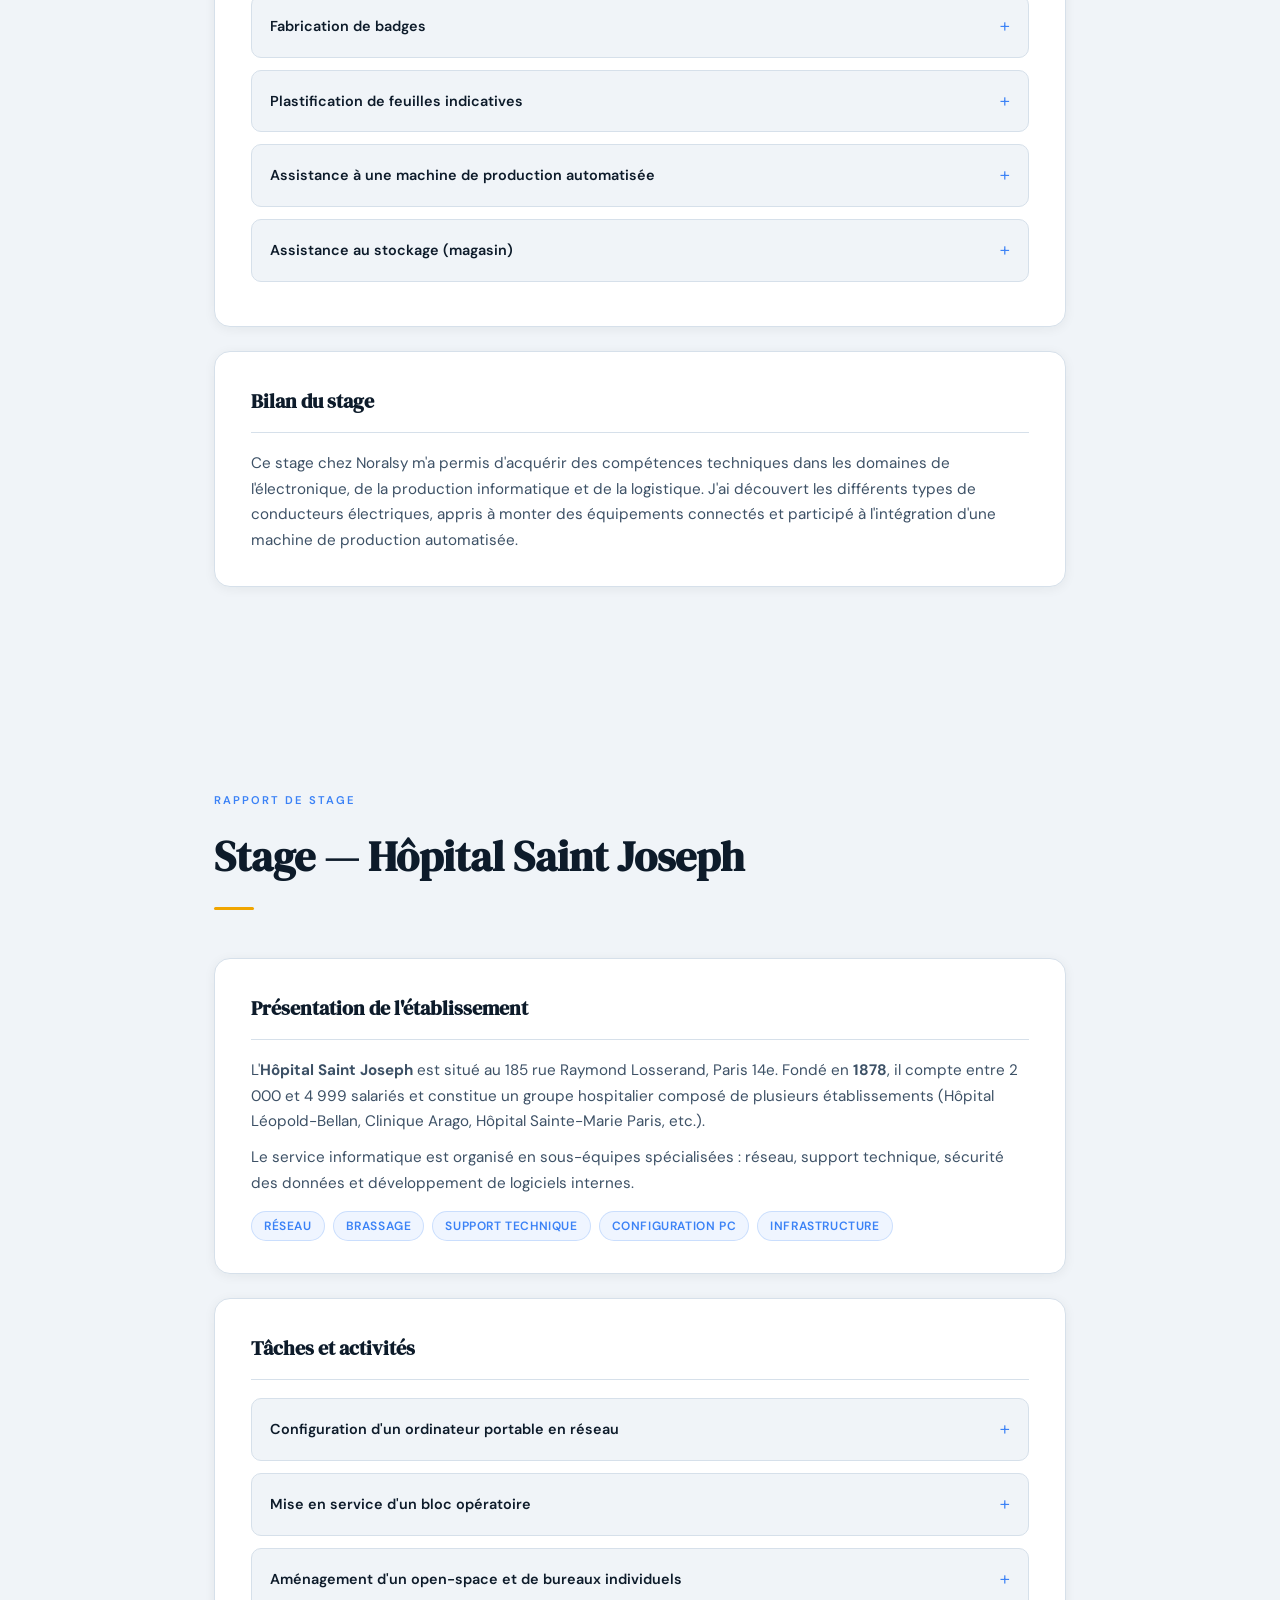
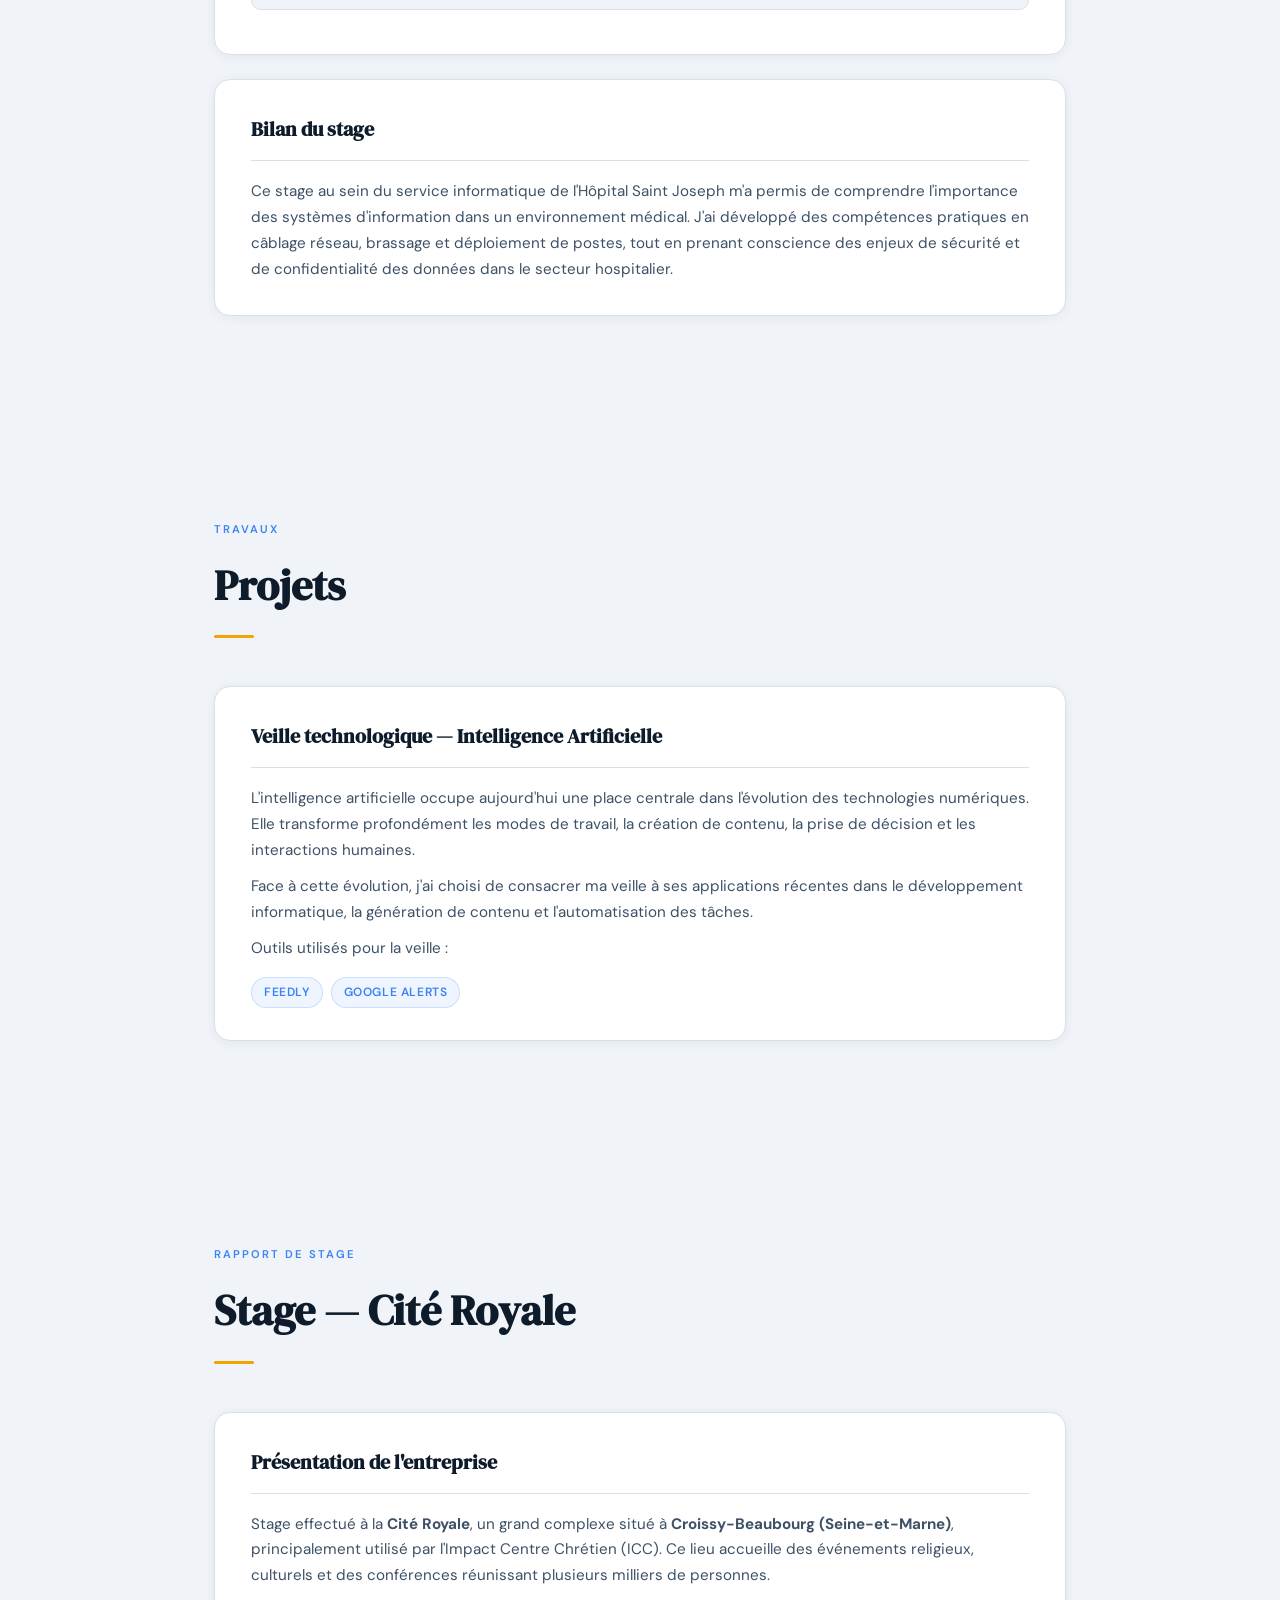
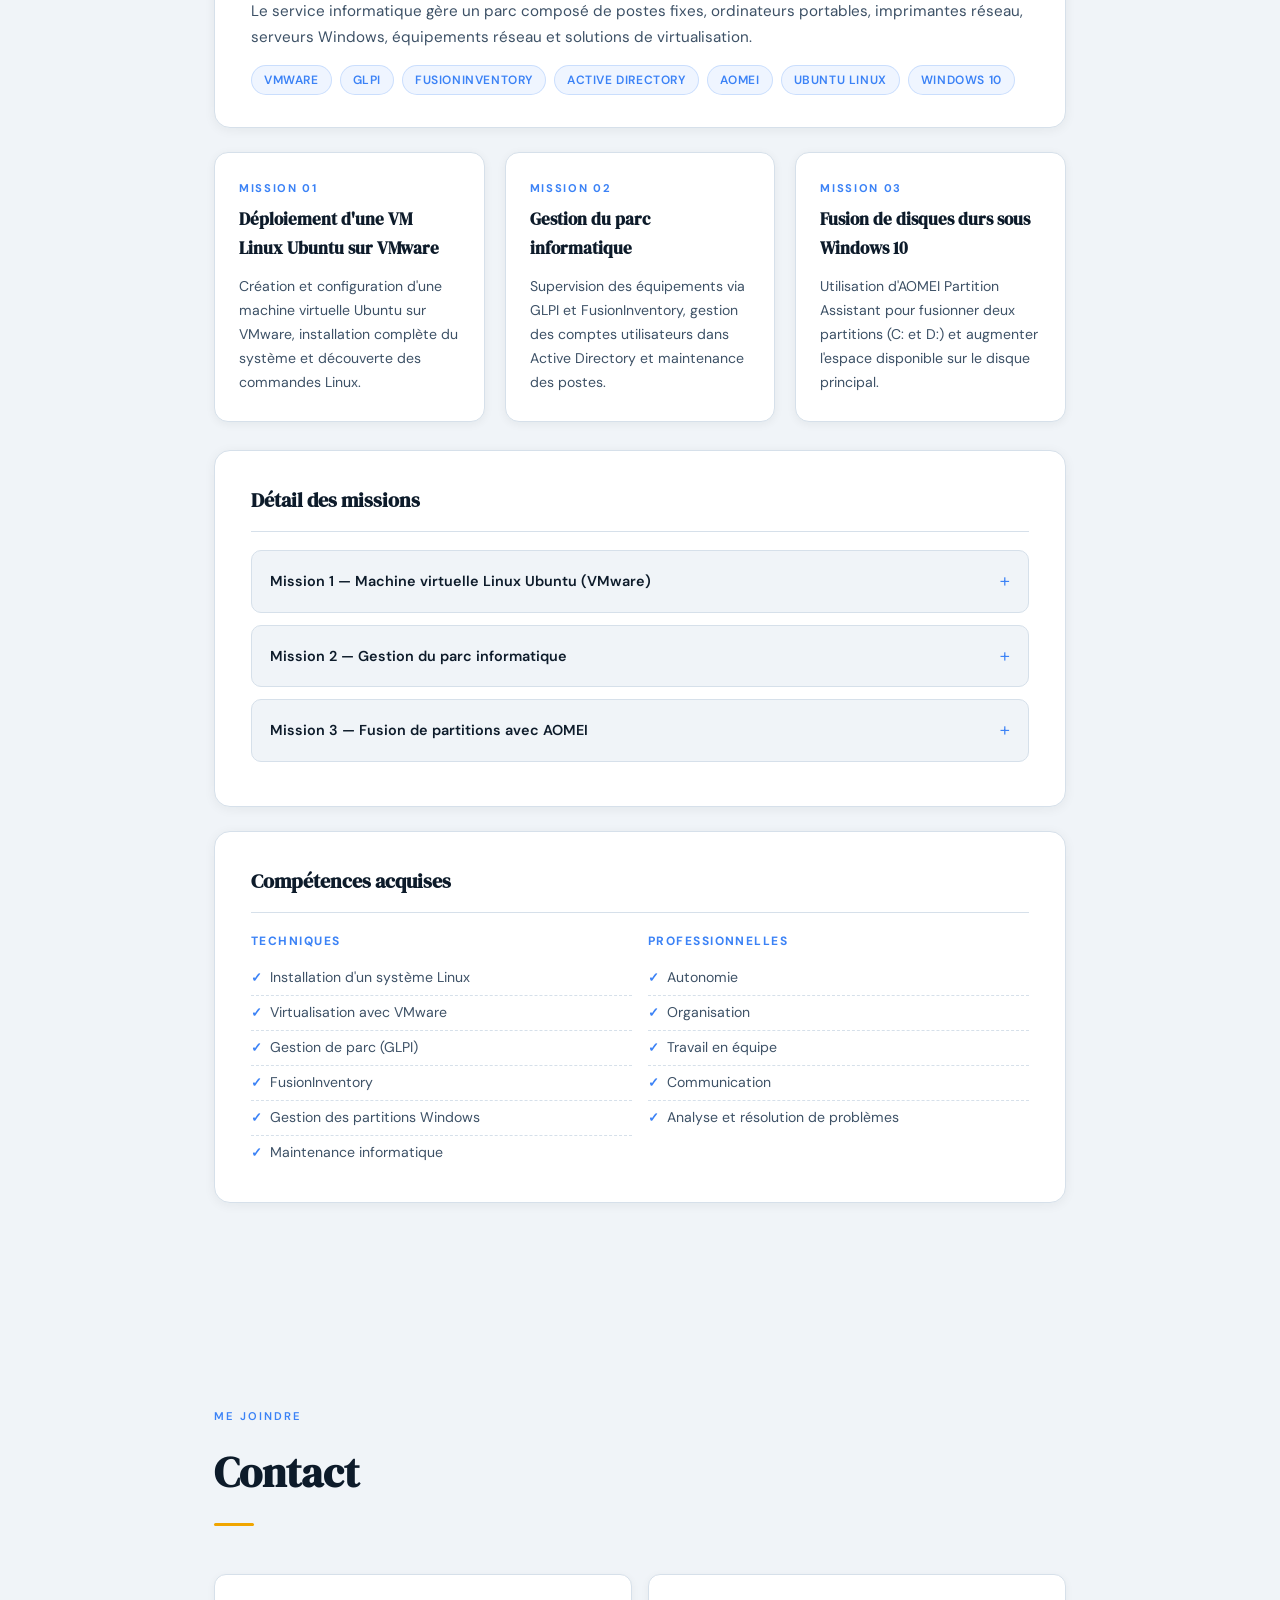
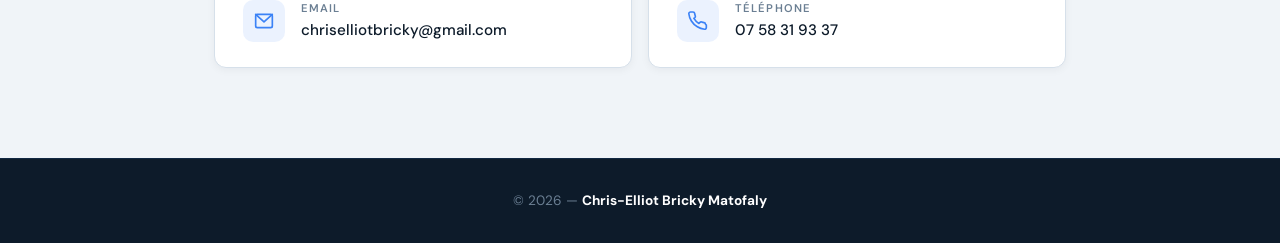
==== commit 8ed2e779: "Delete 'Épreuve' section from portfolio HTML Removed the 'Épreuve' section and its related content f" ====
--- a/portfolio (4).html
+++ b/portfolio (4).html
@@ -33,7 +33,6 @@
       line-height: 1.7;
     }
 
-    /* ── HERO ─────────────────────────────── */
     .hero {
       min-height: 100vh;
       background: var(--navy);
@@ -58,7 +57,6 @@
       background-size: 60px 60px;
     }
 
-    /* glowing blob */
     .hero::after {
       content: "";
       position: absolute;
@@ -195,7 +193,6 @@
       margin-top: 14px;
     }
 
-    /* ── CARDS ────────────────────────────── */
     .card {
       background: var(--card-bg);
       border: 1px solid var(--border);
@@ -272,7 +269,7 @@
 
     .step-body { font-size: .95rem; color: #3d5166; padding-top: 5px; }
 
-    /* veille tags */
+
     .tag-row { display: flex; flex-wrap: wrap; gap: 8px; margin-top: 16px; }
 
     .tag {
@@ -321,7 +318,6 @@
     .contact-label { font-size: .7rem; font-weight: 600; text-transform: uppercase; letter-spacing: .1em; color: var(--muted); }
     .contact-value { font-size: .95rem; color: var(--navy); font-weight: 500; }
 
-    /* ── MISSION CARDS ────────────────────── */
     .mission-grid {
       display: grid;
       grid-template-columns: repeat(auto-fit, minmax(260px, 1fr));
@@ -367,7 +363,6 @@
 
     .mission-card p:last-child { margin-bottom: 0; }
 
-    /* accordion */
     .accordion { margin-bottom: 12px; }
 
     .accordion summary {
@@ -428,7 +423,6 @@
       line-height: 1.6;
     }
 
-    /* skills grid */
     .skills-grid {
       display: grid;
       grid-template-columns: 1fr 1fr;
@@ -467,7 +461,6 @@
 
     .skills-block ul li:last-child { border-bottom: none; }
 
-    /* ── FOOTER ───────────────────────────── */
     footer {
       text-align: center;
       padding: 30px 20px;
@@ -479,13 +472,11 @@
 
     footer strong { color: var(--white); }
 
-    /* ── ANIMATIONS ───────────────────────── */
     @keyframes fadeUp {
       from { opacity: 0; transform: translateY(20px); }
       to   { opacity: 1; transform: translateY(0); }
     }
 
-    /* ── RESPONSIVE ───────────────────────── */
     @media (max-width: 680px) {
       header { padding: 0 16px; }
       nav a  { padding: 6px 9px; font-size: .78rem; }
@@ -517,7 +508,6 @@
       <a href="#stage-noralsy">Noralsy</a>
       <a href="#stage-hopital">St Joseph</a>
       <a href="#stage">Cité Royale</a>
-      <a href="#test">Épreuve</a>
       <a href="#contact">Contact</a>
     </nav>
   </header>
@@ -916,36 +906,6 @@
     </div>
   </div>
 
-  <!-- ÉPREUVE -->
-  <div class="section-wrap" id="test">
-    <p class="section-label">Certification</p>
-    <h2 class="section-title">Épreuve E4</h2>
-    <div class="card">
-      <h3>Présentation de l'épreuve</h3>
-      <p>
-        L'épreuve E4 évalue la capacité à mobiliser des compétences techniques
-        à travers des situations professionnelles réelles (stages, projets, missions).
-        Le support est constitué de deux réalisations professionnelles choisies par le candidat.
-      </p>
-      <p>Durée de l'oral : <strong>environ 40 minutes</strong>, avec période de préparation.</p>
-
-      <div class="steps">
-        <div class="step">
-          <div class="step-num">1</div>
-          <div class="step-body">Présentation des réalisations : contexte, objectifs et résultats obtenus.</div>
-        </div>
-        <div class="step">
-          <div class="step-num">2</div>
-          <div class="step-body">Questions du jury pour vérifier la maîtrise des compétences techniques et comportementales.</div>
-        </div>
-        <div class="step">
-          <div class="step-num">3</div>
-          <div class="step-body">Évaluation du niveau de maîtrise selon une grille d'appréciation.</div>
-        </div>
-      </div>
-    </div>
-  </div>
-
   <!-- CONTACT -->
   <div class="section-wrap" id="contact">
     <p class="section-label">Me joindre</p>
